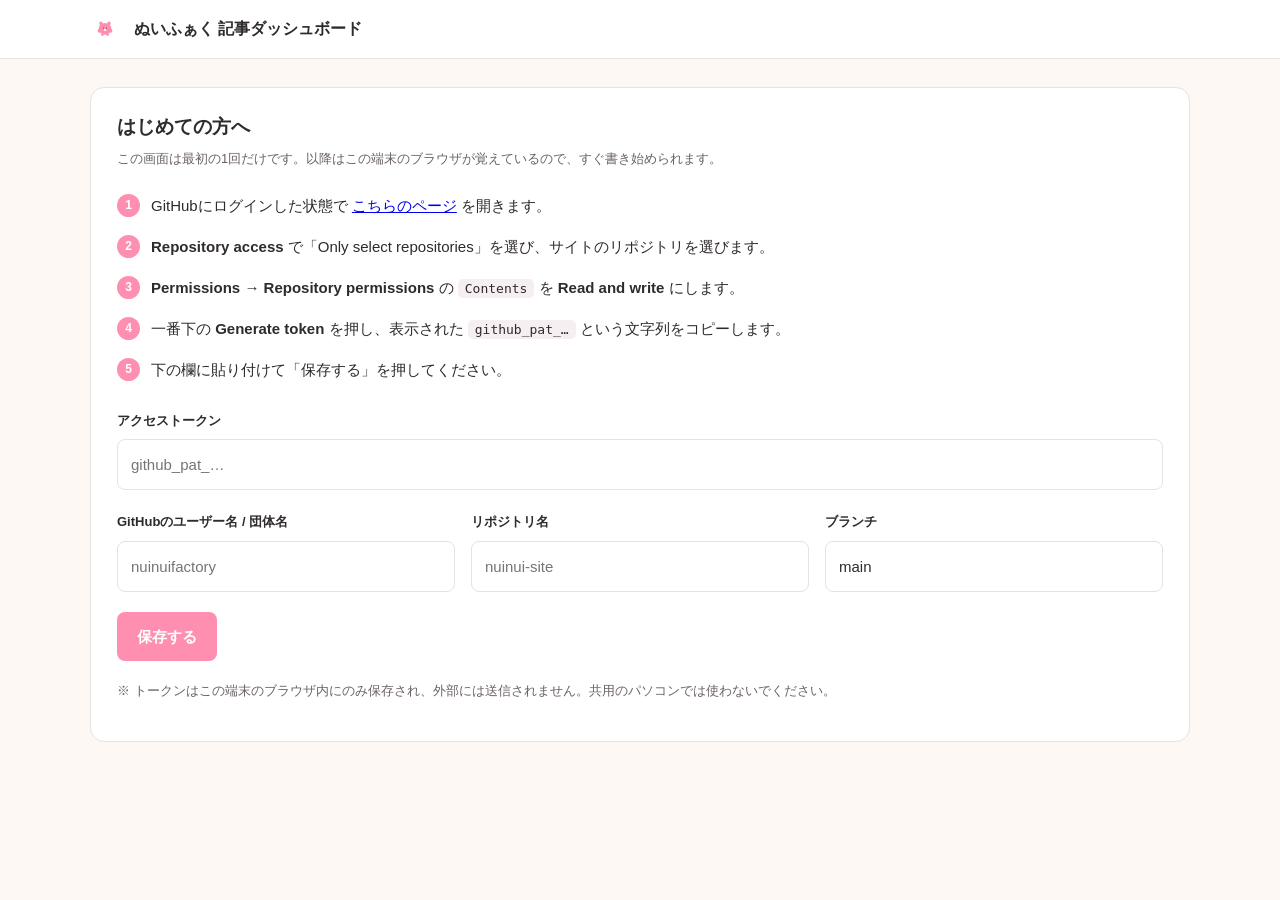
==== admin/index.html @ 2253d1a7 "記事ダッシュボードを追加" ====
<!DOCTYPE html>
<html lang="ja">
<head>
<meta charset="UTF-8">
<meta name="viewport" content="width=device-width, initial-scale=1">
<meta name="robots" content="noindex,nofollow">
<title>ぬいふぁく 記事ダッシュボード</title>
<link rel="icon" href="../assets/img/mascot-pink.svg" type="image/svg+xml">
<style>
:root{--pink:#ff8fb1;--pink-soft:#ffd9e4;--cream:#fdf8f3;--ink:#2f2a2c;--soft:#6b6266;--line:#e7e1e3;}
*,*::before,*::after{box-sizing:border-box}
body{margin:0;font-family:"Hiragino Sans","Noto Sans JP","Yu Gothic Medium",Meiryo,sans-serif;
     color:var(--ink);background:var(--cream);font-size:15px;line-height:1.8}
h1,h2,h3{margin:0;line-height:1.4}
button{font:inherit;cursor:pointer;border:0;border-radius:8px;padding:11px 20px;transition:opacity .2s}
button:hover{opacity:.85} button[disabled]{opacity:.45;cursor:not-allowed}
.btn-pink{background:var(--pink);color:#fff;font-weight:700}
.btn-line{background:#fff;border:1px solid var(--line)}
.btn-danger{background:#fff;border:1px solid #e8b4b4;color:#c05a5a}
input,textarea,select{font:inherit;width:100%;padding:11px 13px;border:1px solid var(--line);
     border-radius:8px;background:#fff;color:var(--ink)}
input:focus,textarea:focus,select:focus{outline:2px solid var(--pink);border-color:transparent}
label{display:block;font-size:13px;font-weight:700;margin-bottom:7px}
.field{margin-bottom:20px}
.row{display:flex;gap:16px;flex-wrap:wrap}
.row>*{flex:1;min-width:180px}
.muted{color:var(--soft);font-size:13px}

/* ヘッダー */
.top{background:#fff;border-bottom:1px solid var(--line);position:sticky;top:0;z-index:10}
.top__in{max-width:1140px;margin:auto;padding:14px 20px;display:flex;align-items:center;gap:14px}
.top__in img{width:30px}
.top h1{font-size:16px;flex:1}
.wrap{max-width:1140px;margin:auto;padding:28px 20px 90px}
.card{background:#fff;border:1px solid var(--line);border-radius:14px;padding:26px}
.card+.card{margin-top:18px}

/* 一覧 */
.tabs{display:flex;gap:8px;margin-bottom:20px}
.tab{background:#fff;border:1px solid var(--line);border-radius:999px;padding:9px 24px;font-size:14px}
.tab.on{background:var(--pink);color:#fff;border-color:var(--pink);font-weight:700}
.item{display:flex;align-items:center;gap:16px;padding:15px 4px;border-bottom:1px solid var(--line)}
.item:last-child{border-bottom:0}
.item__thumb{width:74px;height:56px;border-radius:7px;object-fit:cover;background:var(--pink-soft);flex:none}
.item__main{flex:1;min-width:0}
.item__title{font-weight:700;font-size:15px;overflow:hidden;text-overflow:ellipsis;white-space:nowrap}
.pill{display:inline-block;padding:2px 10px;border-radius:999px;font-size:11px;font-weight:700}
.pill--pub{background:var(--pink);color:#fff}
.pill--draft{background:#eee;color:var(--soft)}

/* エディタ */
.editor{display:grid;grid-template-columns:1fr 1fr;gap:18px}
.toolbar{display:flex;flex-wrap:wrap;gap:6px;margin-bottom:8px}
.toolbar button{background:#fff;border:1px solid var(--line);padding:7px 13px;font-size:13px;border-radius:7px}
#body{min-height:420px;font-family:ui-monospace,"SF Mono",Menlo,Consolas,monospace;font-size:14px;line-height:1.9;resize:vertical}
.preview{background:#fff;border:1px solid var(--line);border-radius:8px;padding:22px;overflow:auto;max-height:640px}
.preview h2{font-size:19px;padding-left:13px;border-left:4px solid var(--pink);margin:1.8em 0 .6em}
.preview h3{font-size:17px;margin:1.5em 0 .5em}
.preview p{margin:0 0 1.2em}
.preview img{max-width:100%;border-radius:10px;display:block}
.preview blockquote{margin:0 0 1.2em;padding-left:16px;border-left:3px solid var(--line);color:var(--soft)}
.preview ul{padding-left:1.4em;margin:0 0 1.2em}

/* バー・通知 */
.bar{position:fixed;left:0;right:0;bottom:0;background:#fff;border-top:1px solid var(--line);
     padding:13px 20px;display:flex;gap:12px;justify-content:flex-end;align-items:center;z-index:20}
.bar .muted{margin-right:auto}
.toast{position:fixed;left:50%;bottom:84px;transform:translateX(-50%);background:var(--ink);color:#fff;
       padding:13px 26px;border-radius:999px;font-size:14px;z-index:99;box-shadow:0 6px 24px rgba(0,0,0,.18)}
.hide{display:none!important}
.steps{counter-reset:s;padding-left:0;list-style:none}
.steps li{counter-increment:s;position:relative;padding-left:34px;margin-bottom:14px}
.steps li::before{content:counter(s);position:absolute;left:0;top:2px;width:23px;height:23px;
  border-radius:50%;background:var(--pink);color:#fff;font-size:12px;font-weight:700;
  display:grid;place-content:center}
code{background:#f5eff1;padding:2px 7px;border-radius:5px;font-size:13px}
@media(max-width:860px){.editor{grid-template-columns:1fr}.preview{max-height:340px}}
</style>
</head>
<body>

<div class="top"><div class="top__in">
  <img src="../assets/img/mascot-pink.svg" alt="">
  <h1>ぬいふぁく 記事ダッシュボード</h1>
  <button class="btn-line hide" id="btn-logout">ログアウト</button>
</div></div>

<div class="wrap">

<!-- ============ ① 初回設定 ============ -->
<section id="view-setup">
  <div class="card">
    <h2 style="font-size:19px;margin-bottom:6px;">はじめての方へ</h2>
    <p class="muted" style="margin:0 0 22px;">この画面は最初の1回だけです。以降はこの端末のブラウザが覚えているので、すぐ書き始められます。</p>

    <ol class="steps">
      <li>GitHubにログインした状態で <a href="https://github.com/settings/personal-access-tokens/new" target="_blank" rel="noopener">こちらのページ</a> を開きます。</li>
      <li><b>Repository access</b> で「Only select repositories」を選び、サイトのリポジトリを選びます。</li>
      <li><b>Permissions → Repository permissions</b> の <code>Contents</code> を <b>Read and write</b> にします。</li>
      <li>一番下の <b>Generate token</b> を押し、表示された <code>github_pat_…</code> という文字列をコピーします。</li>
      <li>下の欄に貼り付けて「保存する」を押してください。</li>
    </ol>

    <div class="field" style="margin-top:26px;">
      <label for="cfg-token">アクセストークン</label>
      <input type="password" id="cfg-token" placeholder="github_pat_…" autocomplete="off">
    </div>
    <div class="row">
      <div class="field"><label for="cfg-owner">GitHubのユーザー名 / 団体名</label>
        <input type="text" id="cfg-owner" placeholder="nuinuifactory"></div>
      <div class="field"><label for="cfg-repo">リポジトリ名</label>
        <input type="text" id="cfg-repo" placeholder="nuinui-site"></div>
      <div class="field"><label for="cfg-branch">ブランチ</label>
        <input type="text" id="cfg-branch" value="main"></div>
    </div>
    <button class="btn-pink" id="btn-save-cfg">保存する</button>
    <p class="muted" style="margin-top:18px;">※ トークンはこの端末のブラウザ内にのみ保存され、外部には送信されません。共用のパソコンでは使わないでください。</p>
  </div>
</section>

<!-- ============ ② 記事一覧 ============ -->
<section id="view-list" class="hide">
  <div class="tabs">
    <button class="tab on" data-type="news">お知らせ</button>
    <button class="tab"    data-type="blog">ブログ</button>
    <span style="flex:1"></span>
    <button class="btn-pink" id="btn-new">＋ 新しい記事を書く</button>
  </div>
  <div class="card"><div id="list"><p class="muted">読み込み中…</p></div></div>
  <p style="margin-top:20px;text-align:right;">
    <button class="btn-line" id="btn-rebuild">サイト全体を作り直す</button>
  </p>
  <p class="muted" style="text-align:right;margin-top:4px;">デザインを変更したあと、過去の記事にも反映したいときに押します</p>
</section>

<!-- ============ ③ 記事編集 ============ -->
<section id="view-edit" class="hide">
  <div class="card">
    <div class="row">
      <div class="field" style="flex:3"><label for="title">タイトル</label>
        <input type="text" id="title" placeholder="例）中京ふぁくとりー、開催しました！"></div>
      <div class="field"><label for="date">日付</label><input type="date" id="date"></div>
      <div class="field" id="cat-wrap"><label for="category">カテゴリー</label>
        <select id="category"><option>NEWS</option><option>EVENT</option><option>VOICE</option></select></div>
    </div>

    <div class="field">
      <label for="excerpt">かんたんな紹介文（一覧に出る2〜3行）</label>
      <input type="text" id="excerpt" placeholder="例）はじめての中京開催。40人のみなさんとぬいを作りました。">
    </div>

    <div class="field">
      <label>カバー写真（一覧のサムネイルになります）</label>
      <div class="row" style="align-items:center;">
        <input type="text" id="cover" placeholder="写真を選ぶと自動で入ります" style="flex:3">
        <button class="btn-line" id="btn-cover" style="flex:none">写真を選ぶ</button>
      </div>
    </div>

    <div class="field">
      <label for="body">本文</label>
      <div class="toolbar">
        <button data-md="h2">大見出し</button>
        <button data-md="h3">小見出し</button>
        <button data-md="b">太字</button>
        <button data-md="link">リンク</button>
        <button data-md="ul">箇条書き</button>
        <button data-md="quote">引用</button>
        <button class="btn-line" id="btn-img" style="border-color:var(--pink);color:#d1608a;font-weight:700">画像を入れる</button>
      </div>
      <div class="editor">
        <textarea id="body" placeholder="ここに本文を書いてください。&#10;&#10;空の行を1行はさむと、段落が分かれます。"></textarea>
        <div class="preview" id="preview"></div>
      </div>
      <p class="muted" style="margin-top:8px;">右側は実際の見え方です。書きながら確認できます。</p>
    </div>

    <details>
      <summary class="muted" style="cursor:pointer">詳しい設定（URLの文字列）</summary>
      <div class="field" style="margin-top:14px;max-width:420px;">
        <label for="slug">URL末尾</label>
        <input type="text" id="slug">
        <p class="muted">半角英数字とハイフンのみ。公開後の変更はリンク切れの原因になります。</p>
      </div>
    </details>
  </div>
</section>

</div>

<!-- 下部の操作バー -->
<div class="bar hide" id="bar">
  <span class="muted" id="bar-note"></span>
  <button class="btn-danger hide" id="btn-delete">削除</button>
  <button class="btn-line" id="btn-back">一覧へ戻る</button>
  <button class="btn-line" id="btn-draft">下書き保存</button>
  <button class="btn-pink" id="btn-publish">公開する</button>
</div>

<input type="file" id="file" accept="image/*" class="hide">
<script src="app.js"></script>
</body>
</html>
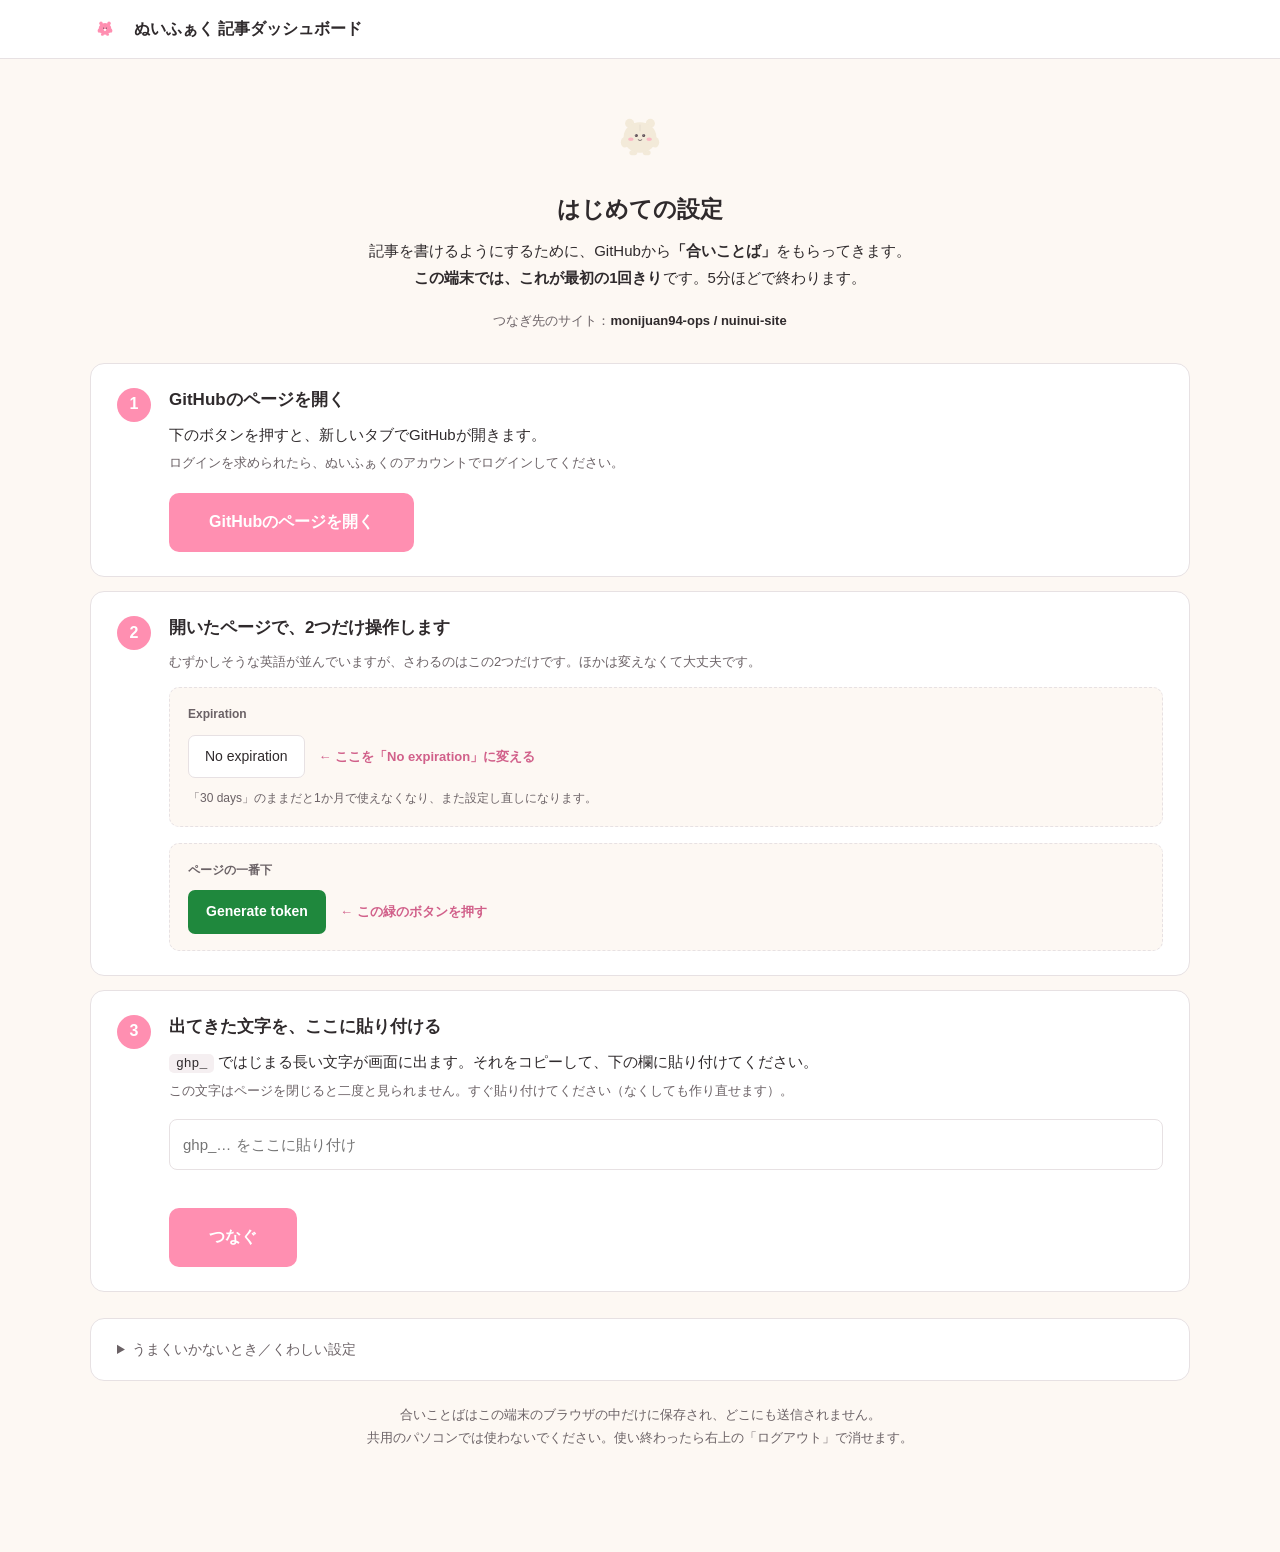
==== commit f801f835: "初回設定画面を全面的に分かりやすく修正（3ステップ形式・つなぎ先の自動判定）" ====
--- a/admin/index.html
+++ b/admin/index.html
@@ -5,6 +5,8 @@
 <meta name="viewport" content="width=device-width, initial-scale=1">
 <meta name="robots" content="noindex,nofollow">
 <title>ぬいふぁく 記事ダッシュボード</title>
+<!-- 独自ドメインにしたときの予備。リポジトリを移したらここを書き換えてください -->
+<meta name="nuifac-repo" content="monijuan94-ops/nuinui-site">
 <link rel="icon" href="../assets/img/mascot-pink.svg" type="image/svg+xml">
 <style>
 :root{--pink:#ff8fb1;--pink-soft:#ffd9e4;--cream:#fdf8f3;--ink:#2f2a2c;--soft:#6b6266;--line:#e7e1e3;}
@@ -74,7 +76,48 @@
   border-radius:50%;background:var(--pink);color:#fff;font-size:12px;font-weight:700;
   display:grid;place-content:center}
 code{background:#f5eff1;padding:2px 7px;border-radius:5px;font-size:13px}
-@media(max-width:860px){.editor{grid-template-columns:1fr}.preview{max-height:340px}}
+
+/* はじめての設定 */
+.hero-setup{text-align:center;padding:12px 20px 30px}
+.hero-setup img{width:78px;margin:0 auto 16px;display:block}
+.hero-setup h2{font-size:23px;margin-bottom:12px}
+.hero-setup p{margin:0 auto;max-width:560px}
+.connect-to{margin-top:18px!important;font-size:13px;color:var(--soft)}
+.connect-to b{color:var(--ink)}
+
+.step{display:flex;gap:18px;background:#fff;border:1px solid var(--line);
+      border-radius:14px;padding:24px 26px;margin-bottom:14px}
+.step__no{width:34px;height:34px;flex:none;border-radius:50%;background:var(--pink);
+      color:#fff;font-weight:700;display:grid;place-content:center;font-size:16px}
+.step__body{flex:1;min-width:0}
+.step__body h3{font-size:17px;margin-bottom:10px}
+.step__body p{margin:0}
+button.big,a.big{display:inline-block;margin-top:18px;padding:15px 40px;font-size:16px;
+      text-decoration:none;border-radius:10px}
+
+/* GitHub画面の見立て図 */
+.mock{background:var(--cream);border:1px dashed var(--line);border-radius:10px;padding:16px 18px}
+.mock__label{font-size:12px;font-weight:700;color:var(--soft);margin-bottom:9px}
+.mock__box{display:flex;align-items:center;gap:14px;flex-wrap:wrap}
+.mock__pill{background:#fff;border:1px solid var(--line);border-radius:7px;padding:8px 16px;font-size:14px}
+.mock__btn{background:#1f883d;color:#fff;border-radius:7px;padding:9px 18px;font-size:14px;font-weight:700}
+.mock__hint{font-size:13px;color:#d1608a;font-weight:700}
+.mock__note{margin-top:10px!important;font-size:12px;color:var(--soft)}
+
+.setup-msg{margin-top:16px!important;padding:13px 16px;border-radius:9px;font-size:14px}
+.setup-msg--ok{background:#e8f6ee;color:#1f6b40}
+.setup-msg--ng{background:#fdeceb;color:#b3382f}
+
+.advanced{margin-top:26px;background:#fff;border:1px solid var(--line);border-radius:14px}
+.advanced summary{cursor:pointer;padding:18px 26px;font-size:14px;color:var(--soft)}
+.advanced__in{padding:0 26px 26px}
+.advanced__in p{font-size:14px}
+
+@media(max-width:860px){
+  .editor{grid-template-columns:1fr}.preview{max-height:340px}
+  .step{padding:20px 18px;gap:14px}
+  button.big,a.big{width:100%;text-align:center;padding:16px}
+}
 </style>
 </head>
 <body>
@@ -87,35 +130,101 @@
 
 <div class="wrap">
 
-<!-- ============ ① 初回設定 ============ -->
+<!-- ============ ① はじめての設定 ============ -->
 <section id="view-setup">
-  <div class="card">
-    <h2 style="font-size:19px;margin-bottom:6px;">はじめての方へ</h2>
-    <p class="muted" style="margin:0 0 22px;">この画面は最初の1回だけです。以降はこの端末のブラウザが覚えているので、すぐ書き始められます。</p>
-
-    <ol class="steps">
-      <li>GitHubにログインした状態で <a href="https://github.com/settings/personal-access-tokens/new" target="_blank" rel="noopener">こちらのページ</a> を開きます。</li>
-      <li><b>Repository access</b> で「Only select repositories」を選び、サイトのリポジトリを選びます。</li>
-      <li><b>Permissions → Repository permissions</b> の <code>Contents</code> を <b>Read and write</b> にします。</li>
-      <li>一番下の <b>Generate token</b> を押し、表示された <code>github_pat_…</code> という文字列をコピーします。</li>
-      <li>下の欄に貼り付けて「保存する」を押してください。</li>
-    </ol>
-
-    <div class="field" style="margin-top:26px;">
-      <label for="cfg-token">アクセストークン</label>
-      <input type="password" id="cfg-token" placeholder="github_pat_…" autocomplete="off">
-    </div>
-    <div class="row">
-      <div class="field"><label for="cfg-owner">GitHubのユーザー名 / 団体名</label>
-        <input type="text" id="cfg-owner" placeholder="nuinuifactory"></div>
-      <div class="field"><label for="cfg-repo">リポジトリ名</label>
-        <input type="text" id="cfg-repo" placeholder="nuinui-site"></div>
-      <div class="field"><label for="cfg-branch">ブランチ</label>
-        <input type="text" id="cfg-branch" value="main"></div>
-    </div>
-    <button class="btn-pink" id="btn-save-cfg">保存する</button>
-    <p class="muted" style="margin-top:18px;">※ トークンはこの端末のブラウザ内にのみ保存され、外部には送信されません。共用のパソコンでは使わないでください。</p>
-  </div>
+
+  <div class="hero-setup">
+    <img src="../assets/img/mascot-cream.svg" alt="">
+    <h2>はじめての設定</h2>
+    <p>記事を書けるようにするために、GitHubから<b>「合いことば」</b>をもらってきます。<br>
+       <b>この端末では、これが最初の1回きり</b>です。5分ほどで終わります。</p>
+    <p class="connect-to">つなぎ先のサイト：<b id="detected"></b></p>
+  </div>
+
+  <!-- STEP 1 -->
+  <div class="step">
+    <div class="step__no">1</div>
+    <div class="step__body">
+      <h3>GitHubのページを開く</h3>
+      <p>下のボタンを押すと、新しいタブでGitHubが開きます。<br>
+         <span class="muted">ログインを求められたら、ぬいふぁくのアカウントでログインしてください。</span></p>
+      <a class="btn-pink big" id="btn-open-github" href="#" target="_blank" rel="noopener">GitHubのページを開く</a>
+    </div>
+  </div>
+
+  <!-- STEP 2 -->
+  <div class="step">
+    <div class="step__no">2</div>
+    <div class="step__body">
+      <h3>開いたページで、2つだけ操作します</h3>
+      <p class="muted" style="margin-bottom:14px;">むずかしそうな英語が並んでいますが、さわるのはこの2つだけです。ほかは変えなくて大丈夫です。</p>
+
+      <div class="mock">
+        <div class="mock__label">Expiration</div>
+        <div class="mock__box">
+          <span class="mock__pill">No expiration</span>
+          <span class="mock__hint">← ここを「No expiration」に変える</span>
+        </div>
+        <p class="mock__note">「30 days」のままだと1か月で使えなくなり、また設定し直しになります。</p>
+      </div>
+
+      <div class="mock" style="margin-top:16px;">
+        <div class="mock__label">ページの一番下</div>
+        <div class="mock__box">
+          <span class="mock__btn">Generate token</span>
+          <span class="mock__hint">← この緑のボタンを押す</span>
+        </div>
+      </div>
+    </div>
+  </div>
+
+  <!-- STEP 3 -->
+  <div class="step">
+    <div class="step__no">3</div>
+    <div class="step__body">
+      <h3>出てきた文字を、ここに貼り付ける</h3>
+      <p><code>ghp_</code> ではじまる長い文字が画面に出ます。それをコピーして、下の欄に貼り付けてください。<br>
+         <span class="muted">この文字はページを閉じると二度と見られません。すぐ貼り付けてください（なくしても作り直せます）。</span></p>
+      <div class="field" style="margin-top:16px;">
+        <input type="password" id="cfg-token" placeholder="ghp_… をここに貼り付け" autocomplete="off">
+      </div>
+      <button class="btn-pink big" id="btn-save-cfg">つなぐ</button>
+      <p id="setup-msg" class="setup-msg hide"></p>
+    </div>
+  </div>
+
+  <details class="advanced">
+    <summary>うまくいかないとき／くわしい設定</summary>
+    <div class="advanced__in">
+      <p><b>「つながりませんでした」と出るとき</b><br>
+        文字の前後によけいな空白が入っていないか、コピーしそこねていないかを確認して、もう一度お試しください。
+        それでもだめなら、下の「つなぎ先」が合っているか確認してください。</p>
+
+      <p style="margin-top:18px;"><b>つなぎ先を手で指定する</b><br>
+        <span class="muted">ふだんは自動で入るので、さわる必要はありません。</span></p>
+      <div class="row" style="margin-top:10px;">
+        <div class="field"><label for="cfg-owner">GitHubのユーザー名／団体名</label>
+          <input type="text" id="cfg-owner"></div>
+        <div class="field"><label for="cfg-repo">リポジトリ名</label>
+          <input type="text" id="cfg-repo"></div>
+        <div class="field"><label for="cfg-branch">ブランチ</label>
+          <input type="text" id="cfg-branch" value="main"></div>
+      </div>
+
+      <p style="margin-top:18px;"><b>より安全な合いことばを使いたい方へ</b><br>
+        上の手順で作る合いことばは、そのアカウントの全リポジトリを操作できます。
+        このサイトだけに絞りたい場合は
+        <a href="https://github.com/settings/personal-access-tokens/new" target="_blank" rel="noopener">Fine-grained token</a>
+        のページで、Repository access →「Only select repositories」でこのサイトを選び、
+        Permissions → Repository permissions の <code>Contents</code> を <b>Read and write</b> にして作成してください。
+        できた <code>github_pat_…</code> を同じ欄に貼れば使えます。</p>
+    </div>
+  </details>
+
+  <p class="muted" style="margin-top:22px;text-align:center;">
+    合いことばはこの端末のブラウザの中だけに保存され、どこにも送信されません。<br>
+    共用のパソコンでは使わないでください。使い終わったら右上の「ログアウト」で消せます。
+  </p>
 </section>
 
 <!-- ============ ② 記事一覧 ============ -->
